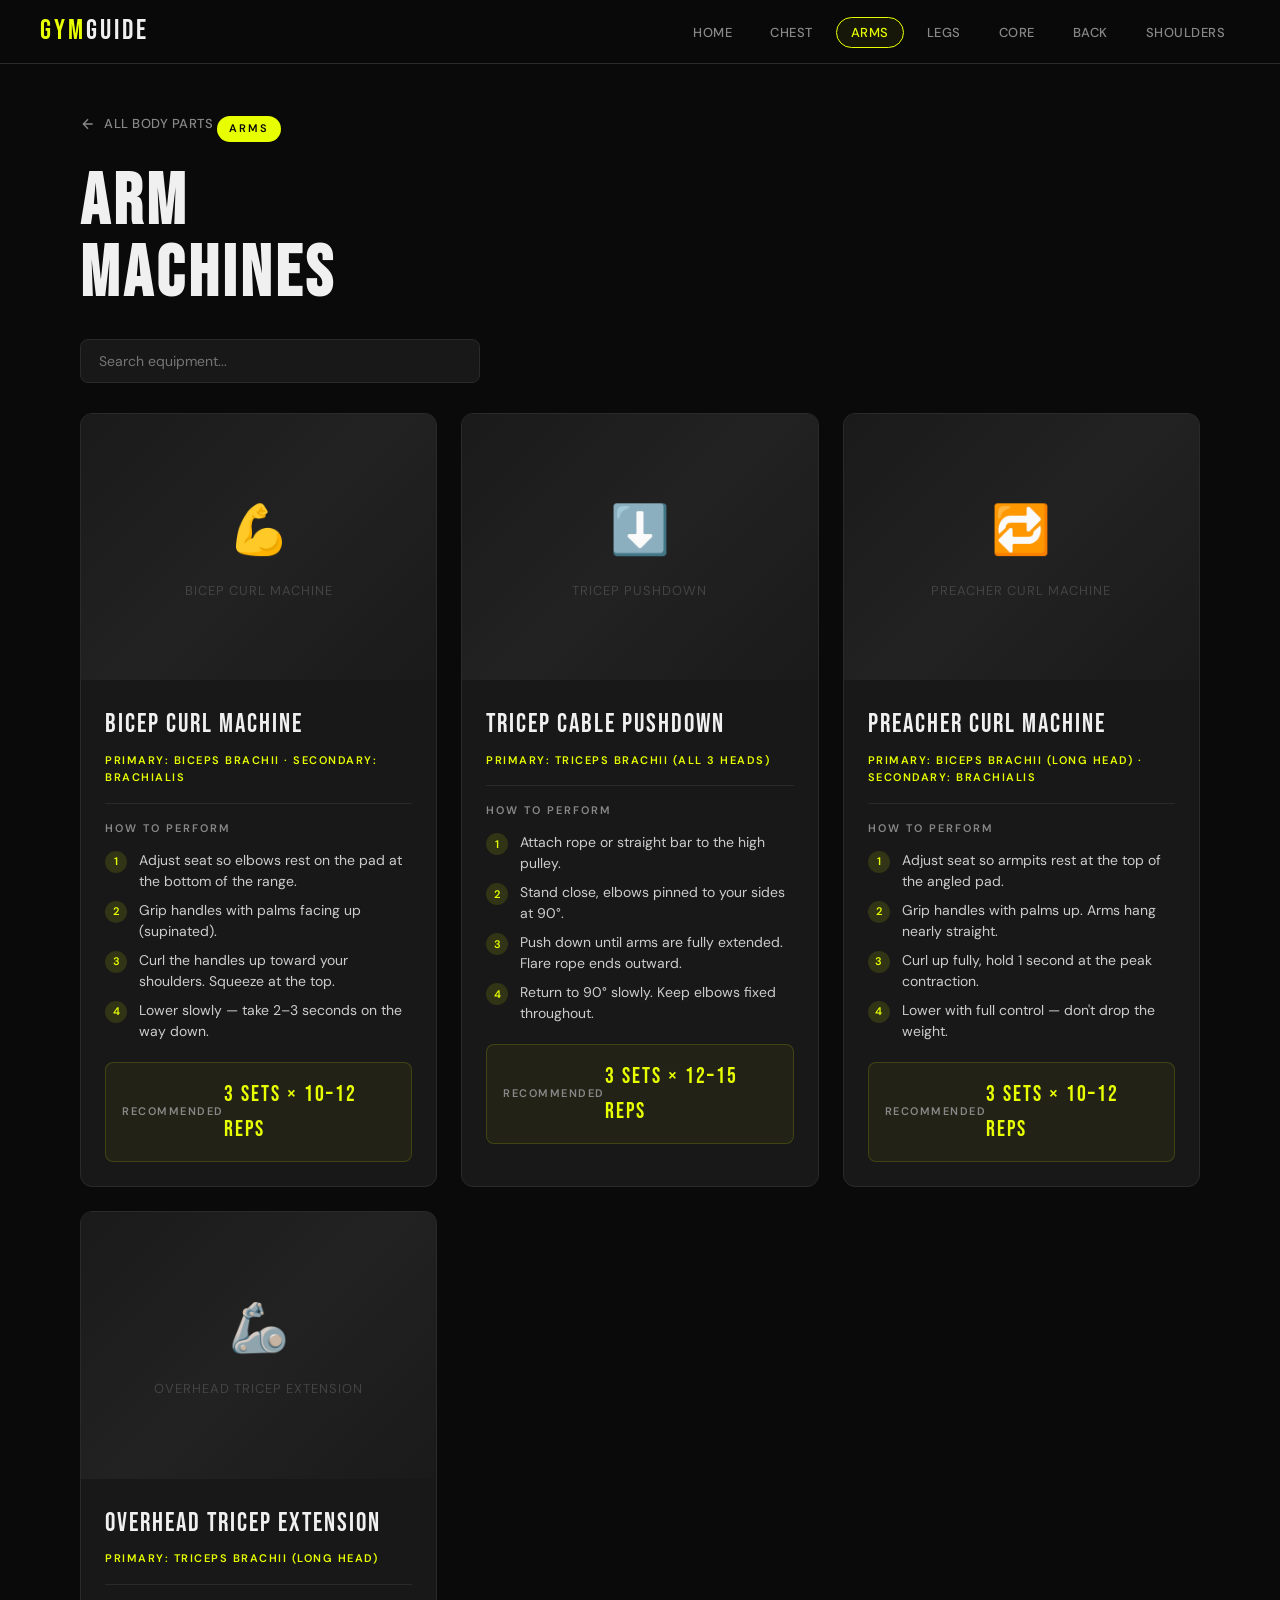
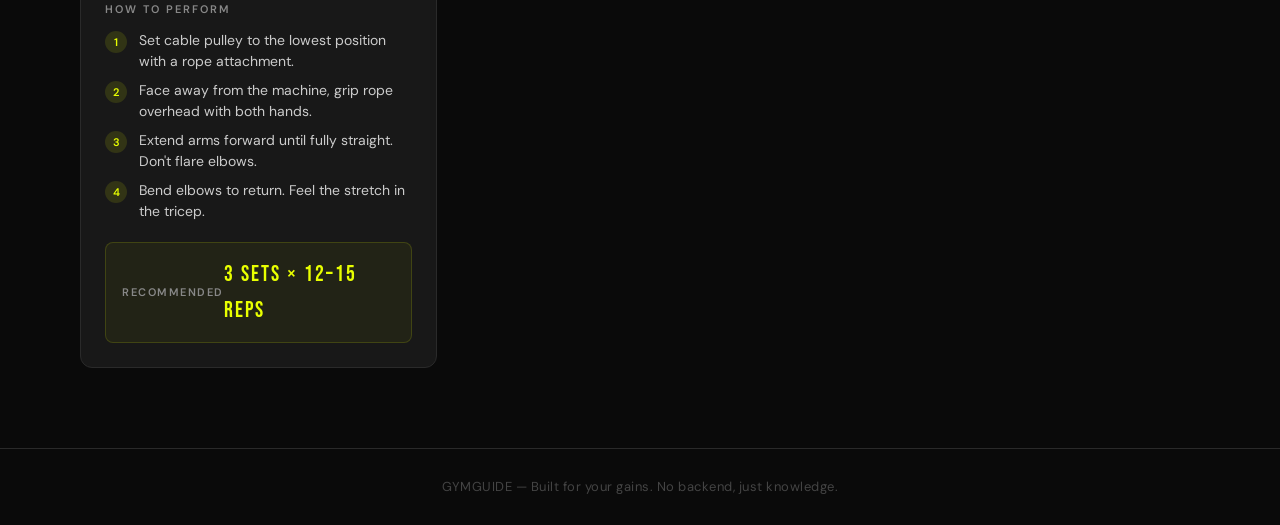
==== pages/arms.html @ eeb55a71 "initial commit" ====
<!DOCTYPE html>
<html lang="en">
<head>
  <meta charset="UTF-8" />
  <meta name="viewport" content="width=device-width, initial-scale=1.0" />
  <title>GymGuide — Arms</title>
  <link rel="stylesheet" href="../css/style.css" />
</head>
<body>

  <nav>
    <a href="../index.html" class="nav-logo">GYM<span>GUIDE</span></a>
    <ul class="nav-links">
      <li><a href="../index.html">Home</a></li>
      <li><a href="chest.html">Chest</a></li>
      <li><a href="arms.html">Arms</a></li>
      <li><a href="legs.html">Legs</a></li>
      <li><a href="core.html">Core</a></li>
      <li><a href="back.html">Back</a></li>
      <li><a href="shoulders.html">Shoulders</a></li>
    </ul>
  </nav>

  <div class="equipment-header">
    <a href="../index.html" class="back-btn">
      <svg width="16" height="16" fill="none" stroke="currentColor" stroke-width="2" viewBox="0 0 24 24">
        <path d="M19 12H5M12 5l-7 7 7 7"/>
      </svg>
      All Body Parts
    </a>
    <div class="section-tag">Arms</div>
    <h1 class="section-title">ARM<br>MACHINES</h1>
    <div style="margin-top: 28px; max-width: 400px;">
      <input id="equipment-search" type="text" placeholder="Search equipment..."
        style="width:100%;padding:12px 18px;background:#181818;border:1px solid #2a2a2a;
               border-radius:8px;color:#f0f0f0;font-size:14px;font-family:inherit;outline:none;transition:border-color 0.2s;"
        onfocus="this.style.borderColor='rgba(232,255,0,0.4)'" onblur="this.style.borderColor='#2a2a2a'"/>
    </div>
  </div>

  <main class="equipment-grid">

    <div class="equipment-card">
      <div class="eq-image-placeholder">💪 <span>Bicep Curl Machine</span></div>
      <div class="eq-body">
        <div class="eq-name">Bicep Curl Machine</div>
        <div class="eq-target">Primary: Biceps Brachii · Secondary: Brachialis</div>
        <div class="eq-divider"></div>
        <div class="eq-steps-label">How to perform</div>
        <ul class="eq-steps">
          <li><span class="step-num">1</span>Adjust seat so elbows rest on the pad at the bottom of the range.</li>
          <li><span class="step-num">2</span>Grip handles with palms facing up (supinated).</li>
          <li><span class="step-num">3</span>Curl the handles up toward your shoulders. Squeeze at the top.</li>
          <li><span class="step-num">4</span>Lower slowly — take 2–3 seconds on the way down.</li>
        </ul>
        <div class="eq-reps">
          <span class="rep-label">Recommended</span>
          <span class="rep-value">3 Sets × 10–12 Reps</span>
        </div>
      </div>
    </div>

    <div class="equipment-card">
      <div class="eq-image-placeholder">⬇️ <span>Tricep Pushdown</span></div>
      <div class="eq-body">
        <div class="eq-name">Tricep Cable Pushdown</div>
        <div class="eq-target">Primary: Triceps Brachii (all 3 heads)</div>
        <div class="eq-divider"></div>
        <div class="eq-steps-label">How to perform</div>
        <ul class="eq-steps">
          <li><span class="step-num">1</span>Attach rope or straight bar to the high pulley.</li>
          <li><span class="step-num">2</span>Stand close, elbows pinned to your sides at 90°.</li>
          <li><span class="step-num">3</span>Push down until arms are fully extended. Flare rope ends outward.</li>
          <li><span class="step-num">4</span>Return to 90° slowly. Keep elbows fixed throughout.</li>
        </ul>
        <div class="eq-reps">
          <span class="rep-label">Recommended</span>
          <span class="rep-value">3 Sets × 12–15 Reps</span>
        </div>
      </div>
    </div>

    <div class="equipment-card">
      <div class="eq-image-placeholder">🔁 <span>Preacher Curl Machine</span></div>
      <div class="eq-body">
        <div class="eq-name">Preacher Curl Machine</div>
        <div class="eq-target">Primary: Biceps Brachii (long head) · Secondary: Brachialis</div>
        <div class="eq-divider"></div>
        <div class="eq-steps-label">How to perform</div>
        <ul class="eq-steps">
          <li><span class="step-num">1</span>Adjust seat so armpits rest at the top of the angled pad.</li>
          <li><span class="step-num">2</span>Grip handles with palms up. Arms hang nearly straight.</li>
          <li><span class="step-num">3</span>Curl up fully, hold 1 second at the peak contraction.</li>
          <li><span class="step-num">4</span>Lower with full control — don't drop the weight.</li>
        </ul>
        <div class="eq-reps">
          <span class="rep-label">Recommended</span>
          <span class="rep-value">3 Sets × 10–12 Reps</span>
        </div>
      </div>
    </div>

    <div class="equipment-card">
      <div class="eq-image-placeholder">🦾 <span>Overhead Tricep Extension</span></div>
      <div class="eq-body">
        <div class="eq-name">Overhead Tricep Extension</div>
        <div class="eq-target">Primary: Triceps Brachii (long head)</div>
        <div class="eq-divider"></div>
        <div class="eq-steps-label">How to perform</div>
        <ul class="eq-steps">
          <li><span class="step-num">1</span>Set cable pulley to the lowest position with a rope attachment.</li>
          <li><span class="step-num">2</span>Face away from the machine, grip rope overhead with both hands.</li>
          <li><span class="step-num">3</span>Extend arms forward until fully straight. Don't flare elbows.</li>
          <li><span class="step-num">4</span>Bend elbows to return. Feel the stretch in the tricep.</li>
        </ul>
        <div class="eq-reps">
          <span class="rep-label">Recommended</span>
          <span class="rep-value">3 Sets × 12–15 Reps</span>
        </div>
      </div>
    </div>

  </main>

  <footer>
    <p>GYMGUIDE &mdash; Built for your gains. No backend, just knowledge.</p>
  </footer>

  <script src="../js/navigation.js"></script>
  <script src="../js/filter.js"></script>
</body>
</html>
---- css/style.css ----
@import url('https://fonts.googleapis.com/css2?family=Bebas+Neue&family=DM+Sans:wght@300;400;500;600&display=swap');

:root {
  --black: #0a0a0a;
  --dark: #111111;
  --card-bg: #181818;
  --accent: #e8ff00;
  --accent2: #ff4d1c;
  --text: #f0f0f0;
  --muted: #888;
  --border: #2a2a2a;
  --radius: 12px;
  --transition: 0.25s ease;
}

*, *::before, *::after { box-sizing: border-box; margin: 0; padding: 0; }

html { scroll-behavior: smooth; }

body {
  background: var(--black);
  color: var(--text);
  font-family: 'DM Sans', sans-serif;
  font-size: 16px;
  line-height: 1.6;
  min-height: 100vh;
}

/* ── NAVBAR ── */
nav {
  position: sticky;
  top: 0;
  z-index: 100;
  background: rgba(10,10,10,0.92);
  backdrop-filter: blur(12px);
  border-bottom: 1px solid var(--border);
  padding: 0 40px;
  height: 64px;
  display: flex;
  align-items: center;
  justify-content: space-between;
}

.nav-logo {
  font-family: 'Bebas Neue', sans-serif;
  font-size: 28px;
  letter-spacing: 3px;
  color: var(--accent);
  text-decoration: none;
}

.nav-logo span { color: var(--text); }

.nav-links {
  display: flex;
  gap: 8px;
  list-style: none;
}

.nav-links a {
  color: var(--muted);
  text-decoration: none;
  font-size: 13px;
  font-weight: 500;
  letter-spacing: 0.5px;
  padding: 6px 14px;
  border-radius: 20px;
  border: 1px solid transparent;
  transition: all var(--transition);
  text-transform: uppercase;
}

.nav-links a:hover,
.nav-links a.active {
  color: var(--accent);
  border-color: var(--accent);
  background: rgba(232,255,0,0.06);
}

/* ── HERO / PAGE HEADER ── */
.page-hero {
  padding: 80px 40px 60px;
  text-align: center;
  position: relative;
  overflow: hidden;
}

.page-hero::before {
  content: '';
  position: absolute;
  inset: 0;
  background: radial-gradient(ellipse 60% 50% at 50% 0%, rgba(232,255,0,0.08) 0%, transparent 70%);
  pointer-events: none;
}

.page-hero h1 {
  font-family: 'Bebas Neue', sans-serif;
  font-size: clamp(56px, 10vw, 100px);
  letter-spacing: 6px;
  line-height: 1;
  color: var(--text);
}

.page-hero h1 span { color: var(--accent); }

.page-hero p {
  margin-top: 16px;
  color: var(--muted);
  font-size: 15px;
  letter-spacing: 0.5px;
  max-width: 500px;
  margin-inline: auto;
}

/* ── BODY PART GRID (Home) ── */
.bodypart-grid {
  display: grid;
  grid-template-columns: repeat(auto-fit, minmax(280px, 1fr));
  gap: 20px;
  padding: 0 40px 80px;
  max-width: 1200px;
  margin: 0 auto;
}

.bodypart-card {
  background: var(--card-bg);
  border: 1px solid var(--border);
  border-radius: var(--radius);
  padding: 36px 28px;
  cursor: pointer;
  text-decoration: none;
  color: var(--text);
  display: flex;
  flex-direction: column;
  gap: 12px;
  position: relative;
  overflow: hidden;
  transition: all var(--transition);
}

.bodypart-card::before {
  content: '';
  position: absolute;
  top: 0; left: 0; right: 0;
  height: 3px;
  background: var(--accent);
  transform: scaleX(0);
  transform-origin: left;
  transition: transform var(--transition);
}

.bodypart-card:hover {
  border-color: rgba(232,255,0,0.3);
  transform: translateY(-4px);
  box-shadow: 0 20px 40px rgba(0,0,0,0.4), 0 0 0 1px rgba(232,255,0,0.1);
}

.bodypart-card:hover::before { transform: scaleX(1); }

.bodypart-card .card-icon {
  font-size: 44px;
  line-height: 1;
}

.bodypart-card .card-label {
  font-family: 'Bebas Neue', sans-serif;
  font-size: 32px;
  letter-spacing: 3px;
  color: var(--text);
}

.bodypart-card .card-desc {
  font-size: 13px;
  color: var(--muted);
  line-height: 1.5;
}

.bodypart-card .card-count {
  margin-top: auto;
  font-size: 12px;
  font-weight: 600;
  color: var(--accent);
  letter-spacing: 1px;
  text-transform: uppercase;
}

.bodypart-card .card-arrow {
  position: absolute;
  top: 28px; right: 28px;
  font-size: 20px;
  color: var(--border);
  transition: all var(--transition);
}

.bodypart-card:hover .card-arrow {
  color: var(--accent);
  transform: translate(4px, -4px);
}

/* ── EQUIPMENT PAGE ── */
.equipment-header {
  padding: 50px 40px 30px;
  max-width: 1200px;
  margin: 0 auto;
}

.back-btn {
  display: inline-flex;
  align-items: center;
  gap: 8px;
  color: var(--muted);
  text-decoration: none;
  font-size: 13px;
  font-weight: 500;
  letter-spacing: 0.5px;
  text-transform: uppercase;
  transition: color var(--transition);
  margin-bottom: 32px;
}

.back-btn:hover { color: var(--accent); }
.back-btn svg { transition: transform var(--transition); }
.back-btn:hover svg { transform: translateX(-4px); }

.section-tag {
  display: inline-block;
  background: var(--accent);
  color: var(--black);
  font-size: 11px;
  font-weight: 600;
  letter-spacing: 2px;
  text-transform: uppercase;
  padding: 4px 12px;
  border-radius: 20px;
  margin-bottom: 16px;
}

.section-title {
  font-family: 'Bebas Neue', sans-serif;
  font-size: clamp(40px, 7vw, 72px);
  letter-spacing: 4px;
  line-height: 1;
}

/* ── EQUIPMENT CARDS GRID ── */
.equipment-grid {
  display: grid;
  grid-template-columns: repeat(auto-fit, minmax(340px, 1fr));
  gap: 24px;
  padding: 0 40px 80px;
  max-width: 1200px;
  margin: 0 auto;
}

.equipment-card {
  background: var(--card-bg);
  border: 1px solid var(--border);
  border-radius: var(--radius);
  overflow: hidden;
  transition: all var(--transition);
}

.equipment-card:hover {
  border-color: rgba(232,255,0,0.25);
  transform: translateY(-3px);
  box-shadow: 0 16px 40px rgba(0,0,0,0.5);
}

.eq-image {
  width: 100%;
  aspect-ratio: 4/3;
  object-fit: cover;
  display: block;
  background: #222;
}

/* Placeholder when no image */
.eq-image-placeholder {
  width: 100%;
  aspect-ratio: 4/3;
  background: linear-gradient(135deg, #1a1a1a 0%, #222 50%, #1a1a1a 100%);
  display: flex;
  flex-direction: column;
  align-items: center;
  justify-content: center;
  gap: 12px;
  color: #333;
  font-size: 48px;
}

.eq-image-placeholder span {
  font-size: 13px;
  letter-spacing: 1px;
  text-transform: uppercase;
  color: #444;
  font-family: 'DM Sans', sans-serif;
}

.eq-body { padding: 24px; }

.eq-name {
  font-family: 'Bebas Neue', sans-serif;
  font-size: 26px;
  letter-spacing: 2px;
  margin-bottom: 6px;
}

.eq-target {
  font-size: 11px;
  color: var(--accent);
  text-transform: uppercase;
  letter-spacing: 1.5px;
  font-weight: 600;
  margin-bottom: 16px;
}

.eq-divider {
  height: 1px;
  background: var(--border);
  margin-bottom: 16px;
}

.eq-steps-label {
  font-size: 11px;
  text-transform: uppercase;
  letter-spacing: 2px;
  color: var(--muted);
  margin-bottom: 12px;
  font-weight: 600;
}

.eq-steps {
  list-style: none;
  display: flex;
  flex-direction: column;
  gap: 8px;
}

.eq-steps li {
  display: flex;
  gap: 12px;
  font-size: 14px;
  color: #ccc;
  line-height: 1.5;
}

.eq-steps li .step-num {
  flex-shrink: 0;
  width: 22px;
  height: 22px;
  background: rgba(232,255,0,0.12);
  color: var(--accent);
  border-radius: 50%;
  font-size: 11px;
  font-weight: 600;
  display: flex;
  align-items: center;
  justify-content: center;
  margin-top: 1px;
}

.eq-reps {
  margin-top: 20px;
  padding: 14px 16px;
  background: rgba(232,255,0,0.05);
  border: 1px solid rgba(232,255,0,0.15);
  border-radius: 8px;
  display: flex;
  align-items: center;
  justify-content: space-between;
}

.eq-reps .rep-label {
  font-size: 11px;
  text-transform: uppercase;
  letter-spacing: 1.5px;
  color: var(--muted);
  font-weight: 600;
}

.eq-reps .rep-value {
  font-family: 'Bebas Neue', sans-serif;
  font-size: 22px;
  letter-spacing: 2px;
  color: var(--accent);
}

/* ── FOOTER ── */
footer {
  border-top: 1px solid var(--border);
  padding: 28px 40px;
  text-align: center;
  font-size: 13px;
  color: #444;
  letter-spacing: 0.5px;
}

/* ── RESPONSIVE ── */
@media (max-width: 768px) {
  nav { padding: 0 20px; }
  .nav-links { display: none; }
  .page-hero { padding: 50px 20px 40px; }
  .bodypart-grid { padding: 0 20px 60px; grid-template-columns: 1fr 1fr; }
  .equipment-grid { padding: 0 20px 60px; grid-template-columns: 1fr; }
  .equipment-header { padding: 30px 20px 20px; }
}

@media (max-width: 480px) {
  .bodypart-grid { grid-template-columns: 1fr; }
}

/* ── ANIMATIONS ── */
@keyframes fadeUp {
  from { opacity: 0; transform: translateY(24px); }
  to   { opacity: 1; transform: translateY(0); }
}

.fade-up {
  opacity: 0;
  animation: fadeUp 0.5s ease forwards;
}

.fade-up:nth-child(1) { animation-delay: 0.05s; }
.fade-up:nth-child(2) { animation-delay: 0.10s; }
.fade-up:nth-child(3) { animation-delay: 0.15s; }
.fade-up:nth-child(4) { animation-delay: 0.20s; }
.fade-up:nth-child(5) { animation-delay: 0.25s; }
.fade-up:nth-child(6) { animation-delay: 0.30s; }
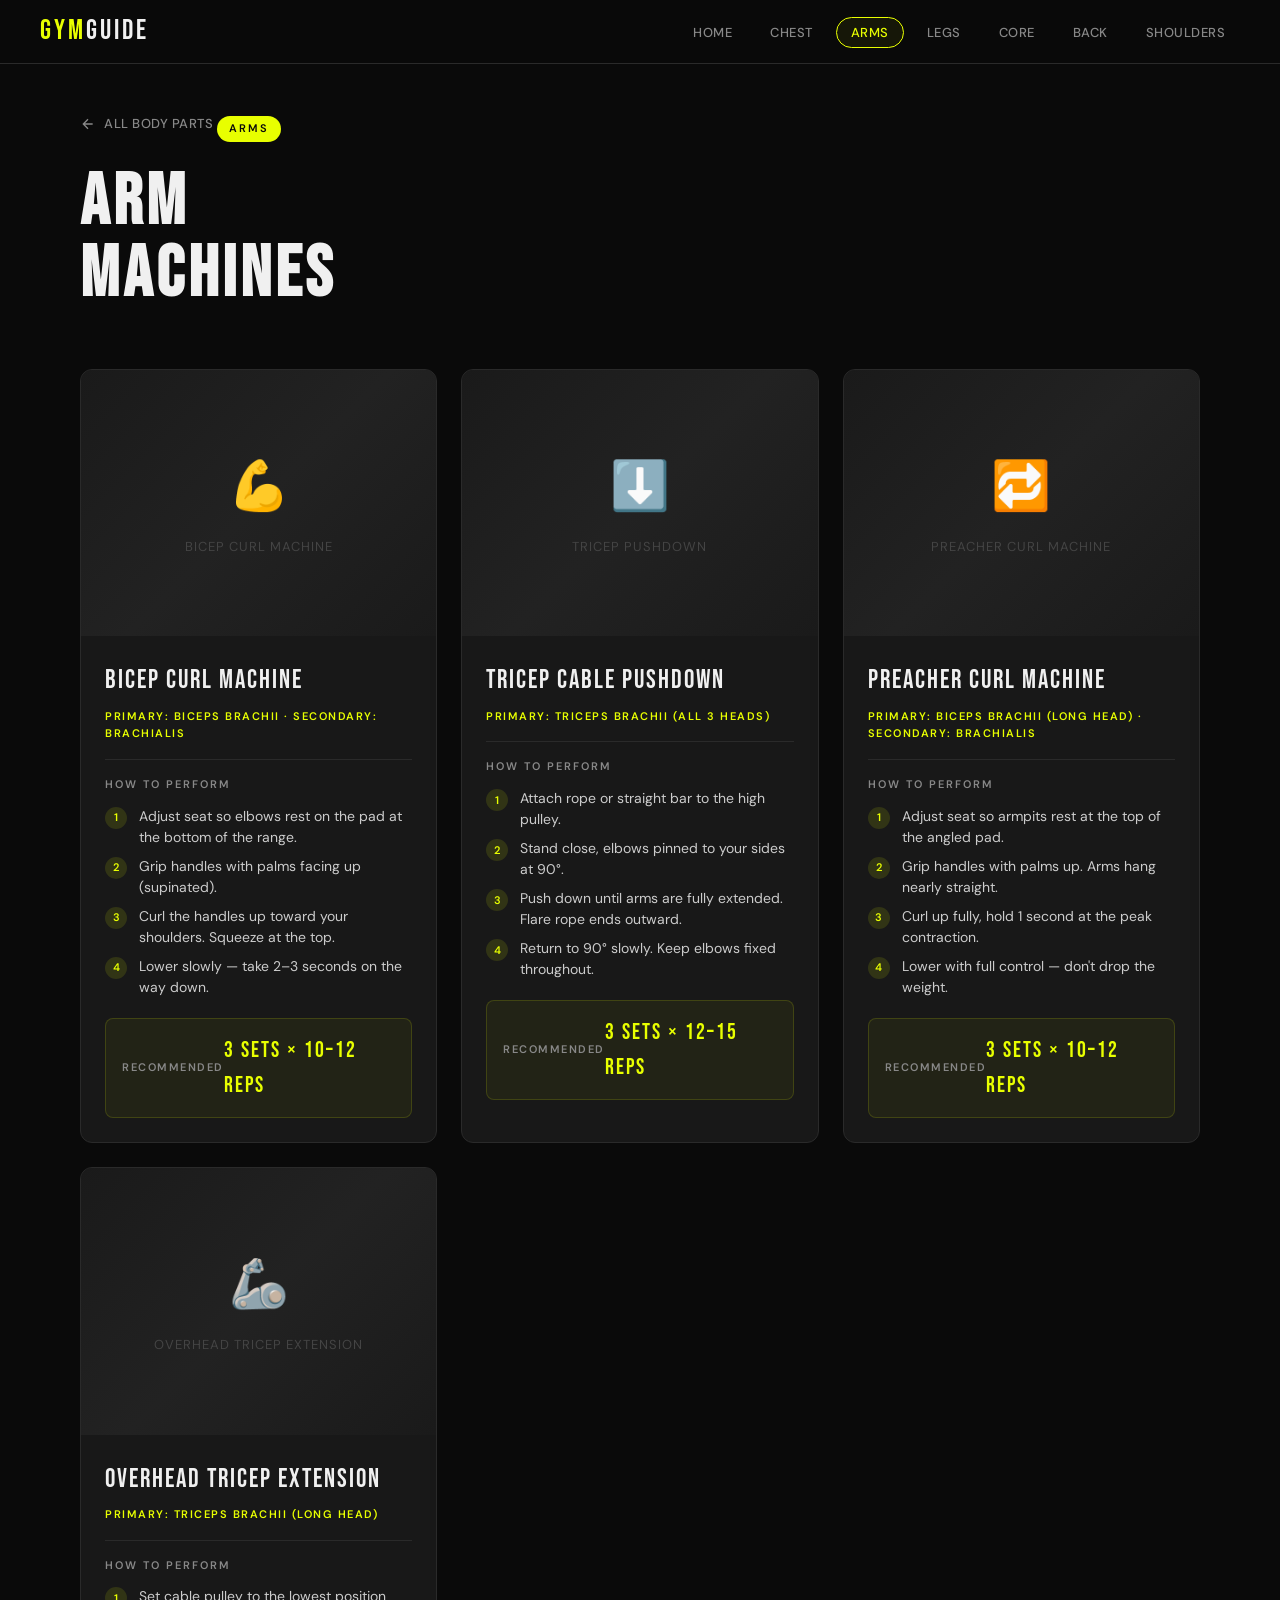
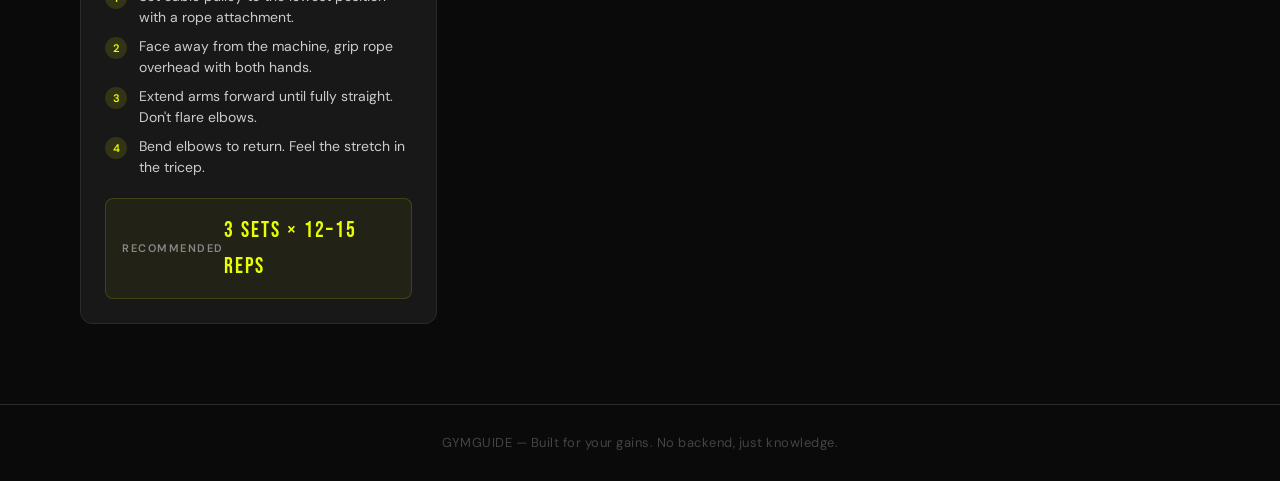
==== commit 1a2826df: "Added cardio page and updated workout pages" ====
--- a/pages/arms.html
+++ b/pages/arms.html
@@ -31,10 +31,6 @@
     <div class="section-tag">Arms</div>
     <h1 class="section-title">ARM<br>MACHINES</h1>
     <div style="margin-top: 28px; max-width: 400px;">
-      <input id="equipment-search" type="text" placeholder="Search equipment..."
-        style="width:100%;padding:12px 18px;background:#181818;border:1px solid #2a2a2a;
-               border-radius:8px;color:#f0f0f0;font-size:14px;font-family:inherit;outline:none;transition:border-color 0.2s;"
-        onfocus="this.style.borderColor='rgba(232,255,0,0.4)'" onblur="this.style.borderColor='#2a2a2a'"/>
     </div>
   </div>
 
--- a/css/style.css
+++ b/css/style.css
@@ -268,7 +268,7 @@
 
 .eq-image {
   width: 100%;
-  aspect-ratio: 4/3;
+  aspect-ratio: 1/1;
   object-fit: cover;
   display: block;
   background: #222;
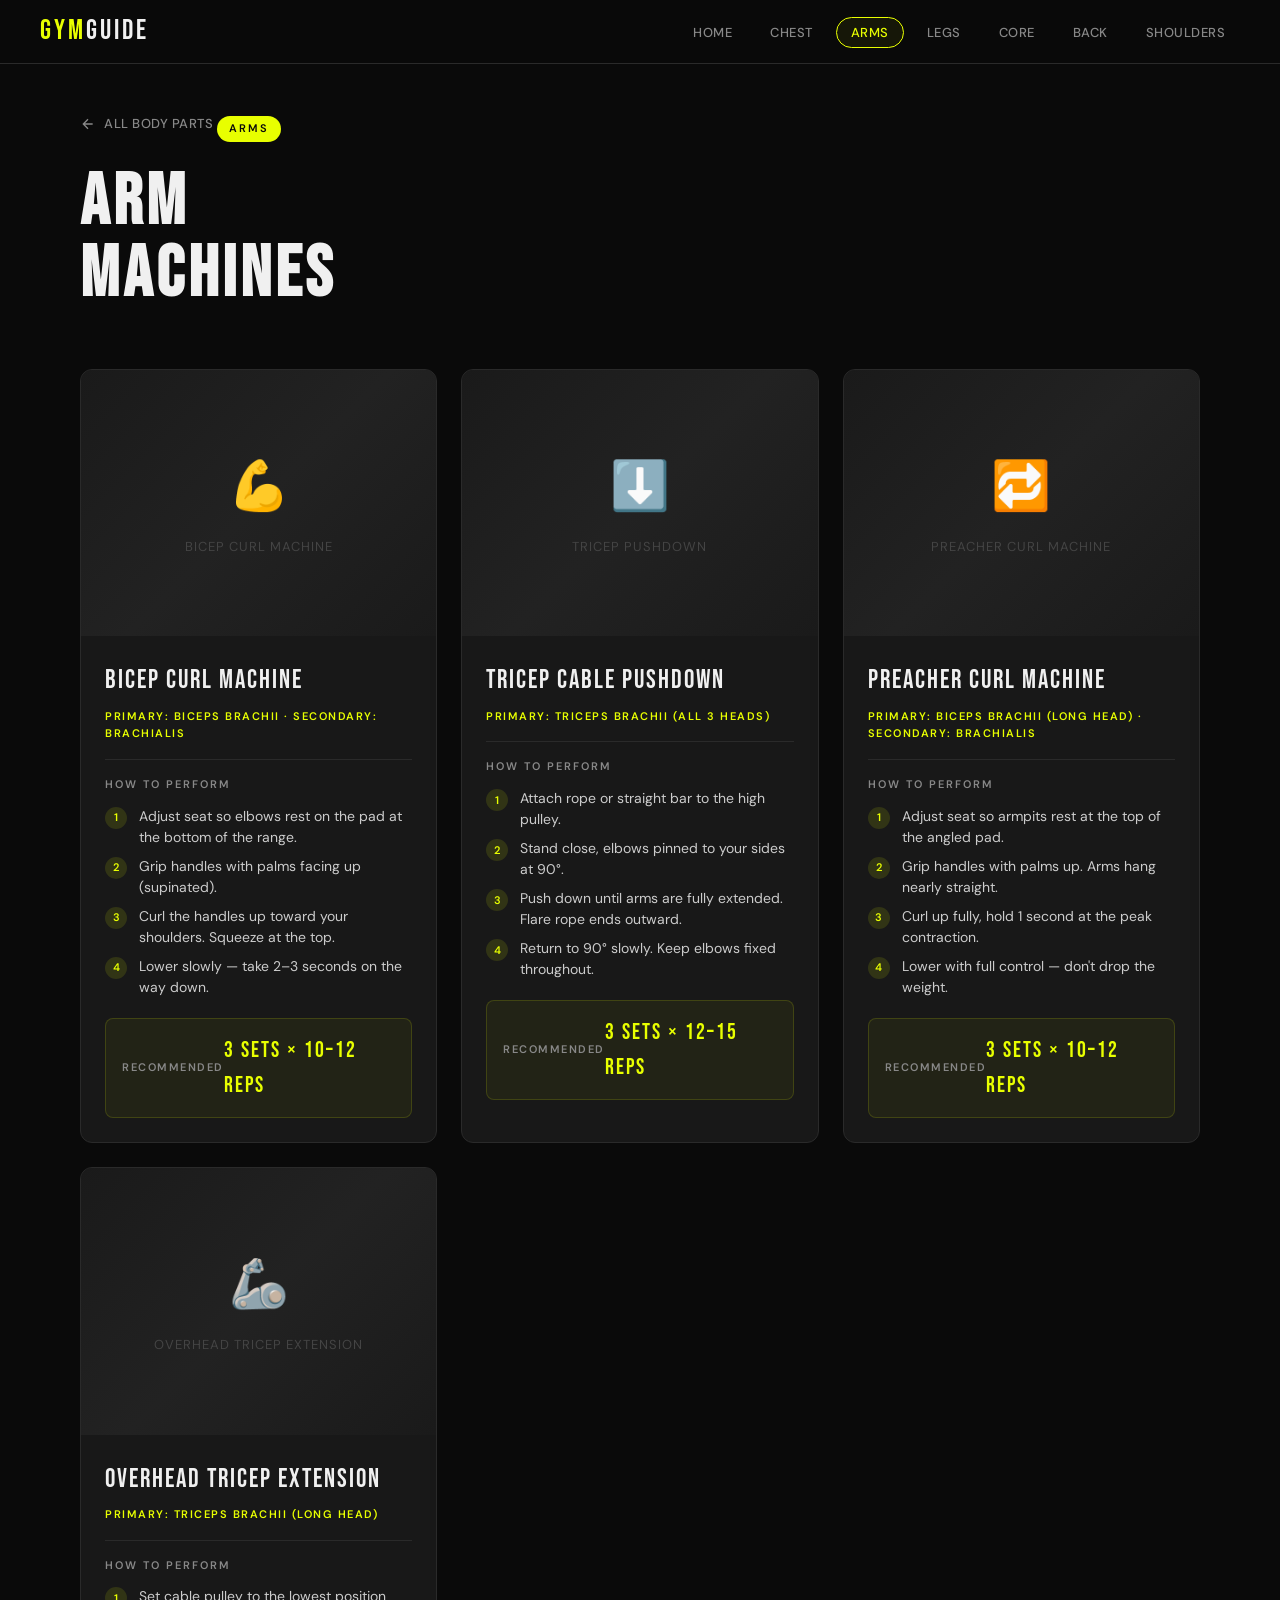
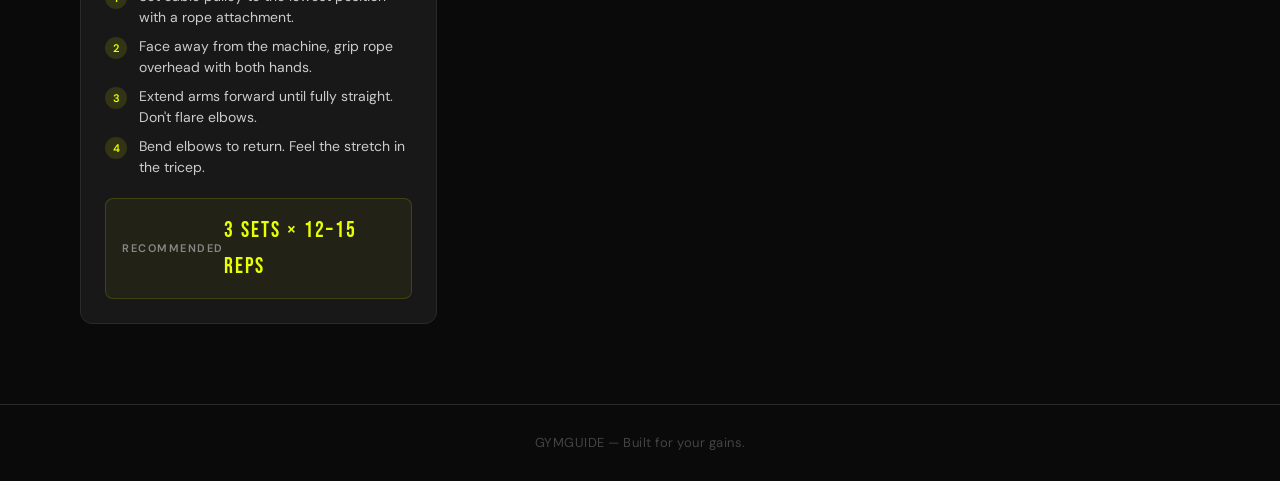
==== commit 9260c622: "added footer in every page" ====
--- a/pages/arms.html
+++ b/pages/arms.html
@@ -119,7 +119,7 @@
   </main>
 
   <footer>
-    <p>GYMGUIDE &mdash; Built for your gains. No backend, just knowledge.</p>
+    <p>GYMGUIDE &mdash; Built for your gains.</p>
   </footer>
 
   <script src="../js/navigation.js"></script>
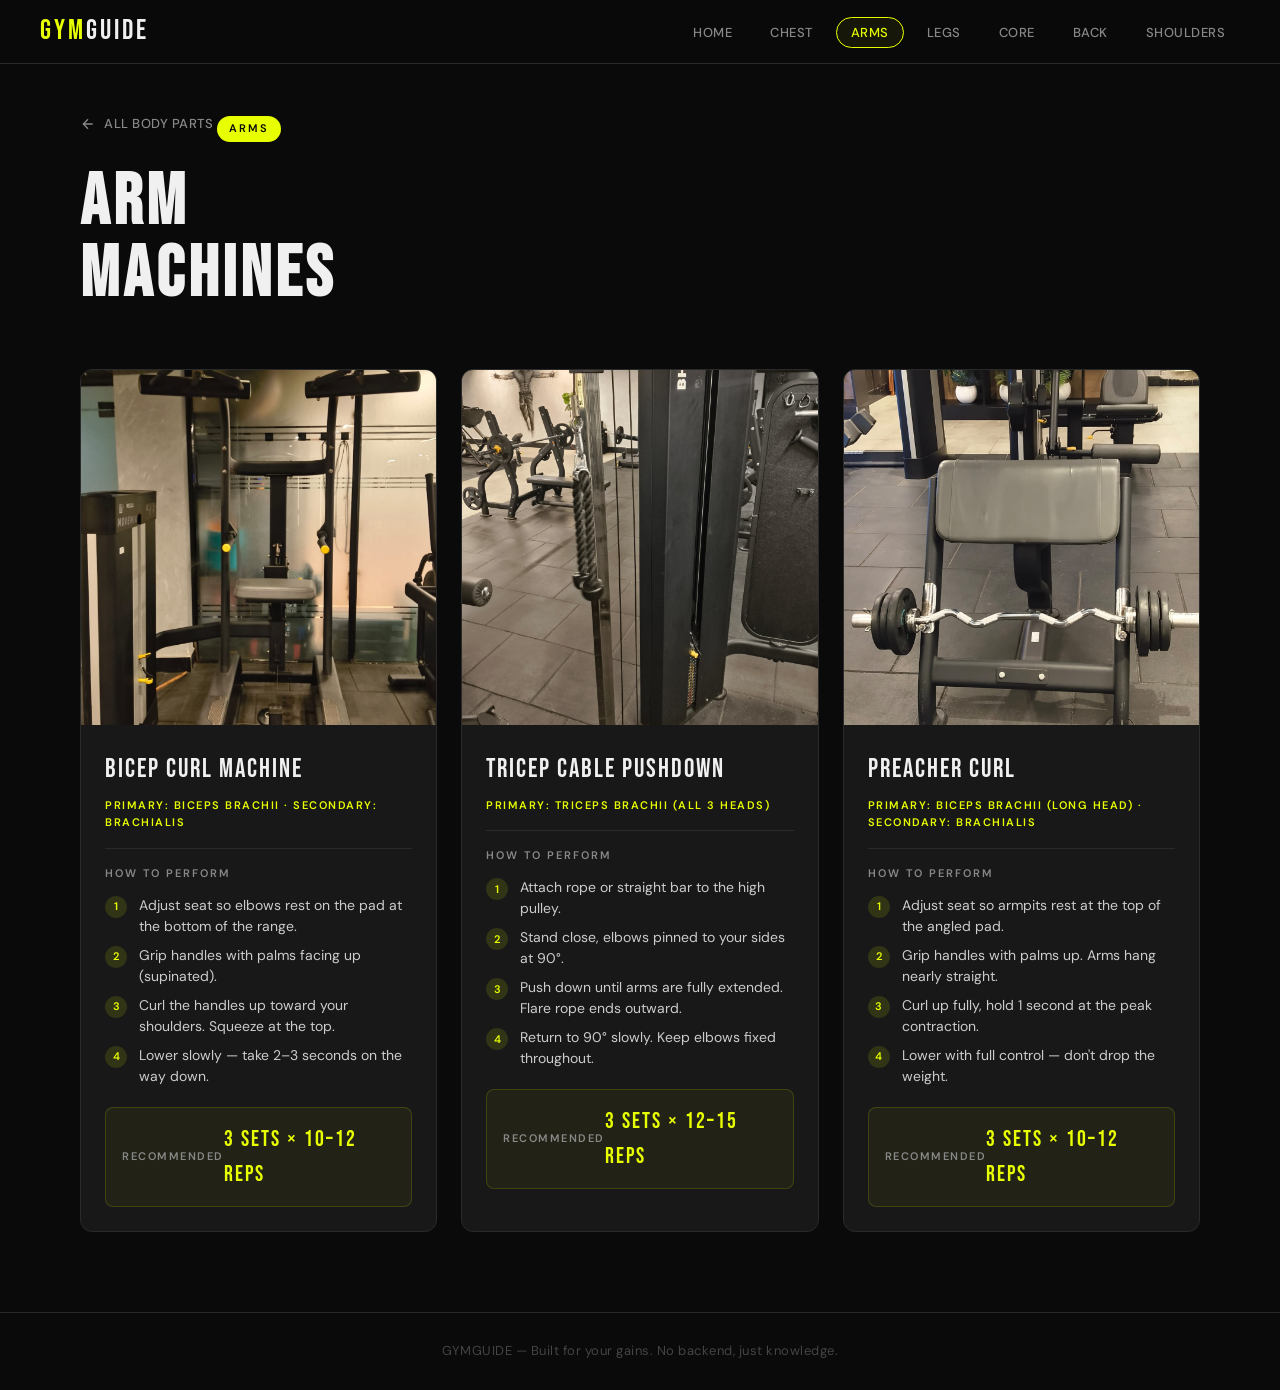
==== commit c283dc92: "Updated the chest and arms pages" ====
--- a/pages/arms.html
+++ b/pages/arms.html
@@ -37,7 +37,7 @@
   <main class="equipment-grid">
 
     <div class="equipment-card">
-      <div class="eq-image-placeholder">💪 <span>Bicep Curl Machine</span></div>
+      <img src="../images/assisted-pull-ups-and-dip-machine.jpeg" alt="Bicep Curl Machine" class="eq-image" />
       <div class="eq-body">
         <div class="eq-name">Bicep Curl Machine</div>
         <div class="eq-target">Primary: Biceps Brachii · Secondary: Brachialis</div>
@@ -57,7 +57,7 @@
     </div>
 
     <div class="equipment-card">
-      <div class="eq-image-placeholder">⬇️ <span>Tricep Pushdown</span></div>
+      <img src="../images/tricep-curls.jpeg" alt="Tricep Cable Pushdown" class="eq-image" />
       <div class="eq-body">
         <div class="eq-name">Tricep Cable Pushdown</div>
         <div class="eq-target">Primary: Triceps Brachii (all 3 heads)</div>
@@ -77,9 +77,9 @@
     </div>
 
     <div class="equipment-card">
-      <div class="eq-image-placeholder">🔁 <span>Preacher Curl Machine</span></div>
+      <img src="../images/some-machine-for-arms.jpeg" alt="Preacher Curl" class="eq-image" />
       <div class="eq-body">
-        <div class="eq-name">Preacher Curl Machine</div>
+        <div class="eq-name">Preacher Curl</div>
         <div class="eq-target">Primary: Biceps Brachii (long head) · Secondary: Brachialis</div>
         <div class="eq-divider"></div>
         <div class="eq-steps-label">How to perform</div>
@@ -96,33 +96,13 @@
       </div>
     </div>
 
-    <div class="equipment-card">
-      <div class="eq-image-placeholder">🦾 <span>Overhead Tricep Extension</span></div>
-      <div class="eq-body">
-        <div class="eq-name">Overhead Tricep Extension</div>
-        <div class="eq-target">Primary: Triceps Brachii (long head)</div>
-        <div class="eq-divider"></div>
-        <div class="eq-steps-label">How to perform</div>
-        <ul class="eq-steps">
-          <li><span class="step-num">1</span>Set cable pulley to the lowest position with a rope attachment.</li>
-          <li><span class="step-num">2</span>Face away from the machine, grip rope overhead with both hands.</li>
-          <li><span class="step-num">3</span>Extend arms forward until fully straight. Don't flare elbows.</li>
-          <li><span class="step-num">4</span>Bend elbows to return. Feel the stretch in the tricep.</li>
-        </ul>
-        <div class="eq-reps">
-          <span class="rep-label">Recommended</span>
-          <span class="rep-value">3 Sets × 12–15 Reps</span>
-        </div>
-      </div>
-    </div>
-
   </main>
 
   <footer>
-    <p>GYMGUIDE &mdash; Built for your gains.</p>
+    <p>GYMGUIDE &mdash; Built for your gains. No backend, just knowledge.</p>
   </footer>
 
   <script src="../js/navigation.js"></script>
   <script src="../js/filter.js"></script>
 </body>
-</html>
+</html>
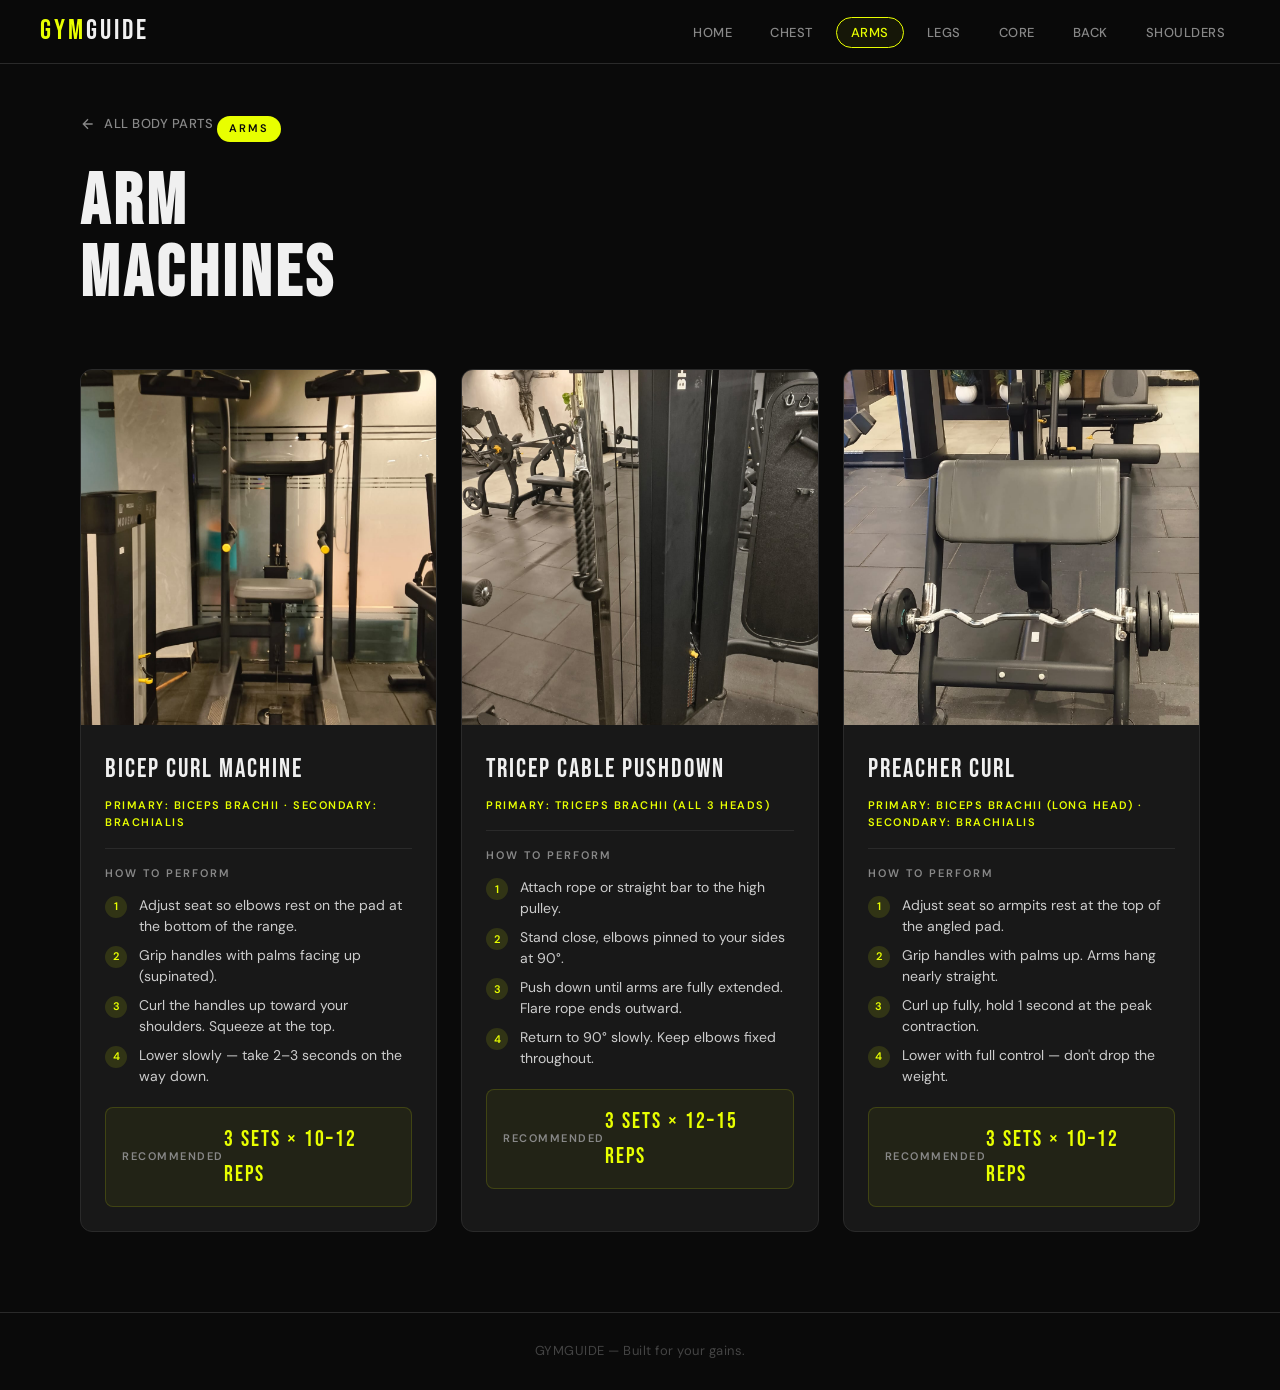
==== commit 131e74f1: "Merge pull request #1 from guneetgit/janhvi Updated the chest and arms pages" ====
--- a/pages/arms.html
+++ b/pages/arms.html
@@ -99,7 +99,7 @@
   </main>
 
   <footer>
-    <p>GYMGUIDE &mdash; Built for your gains. No backend, just knowledge.</p>
+    <p>GYMGUIDE &mdash; Built for your gains.</p>
   </footer>
 
   <script src="../js/navigation.js"></script>
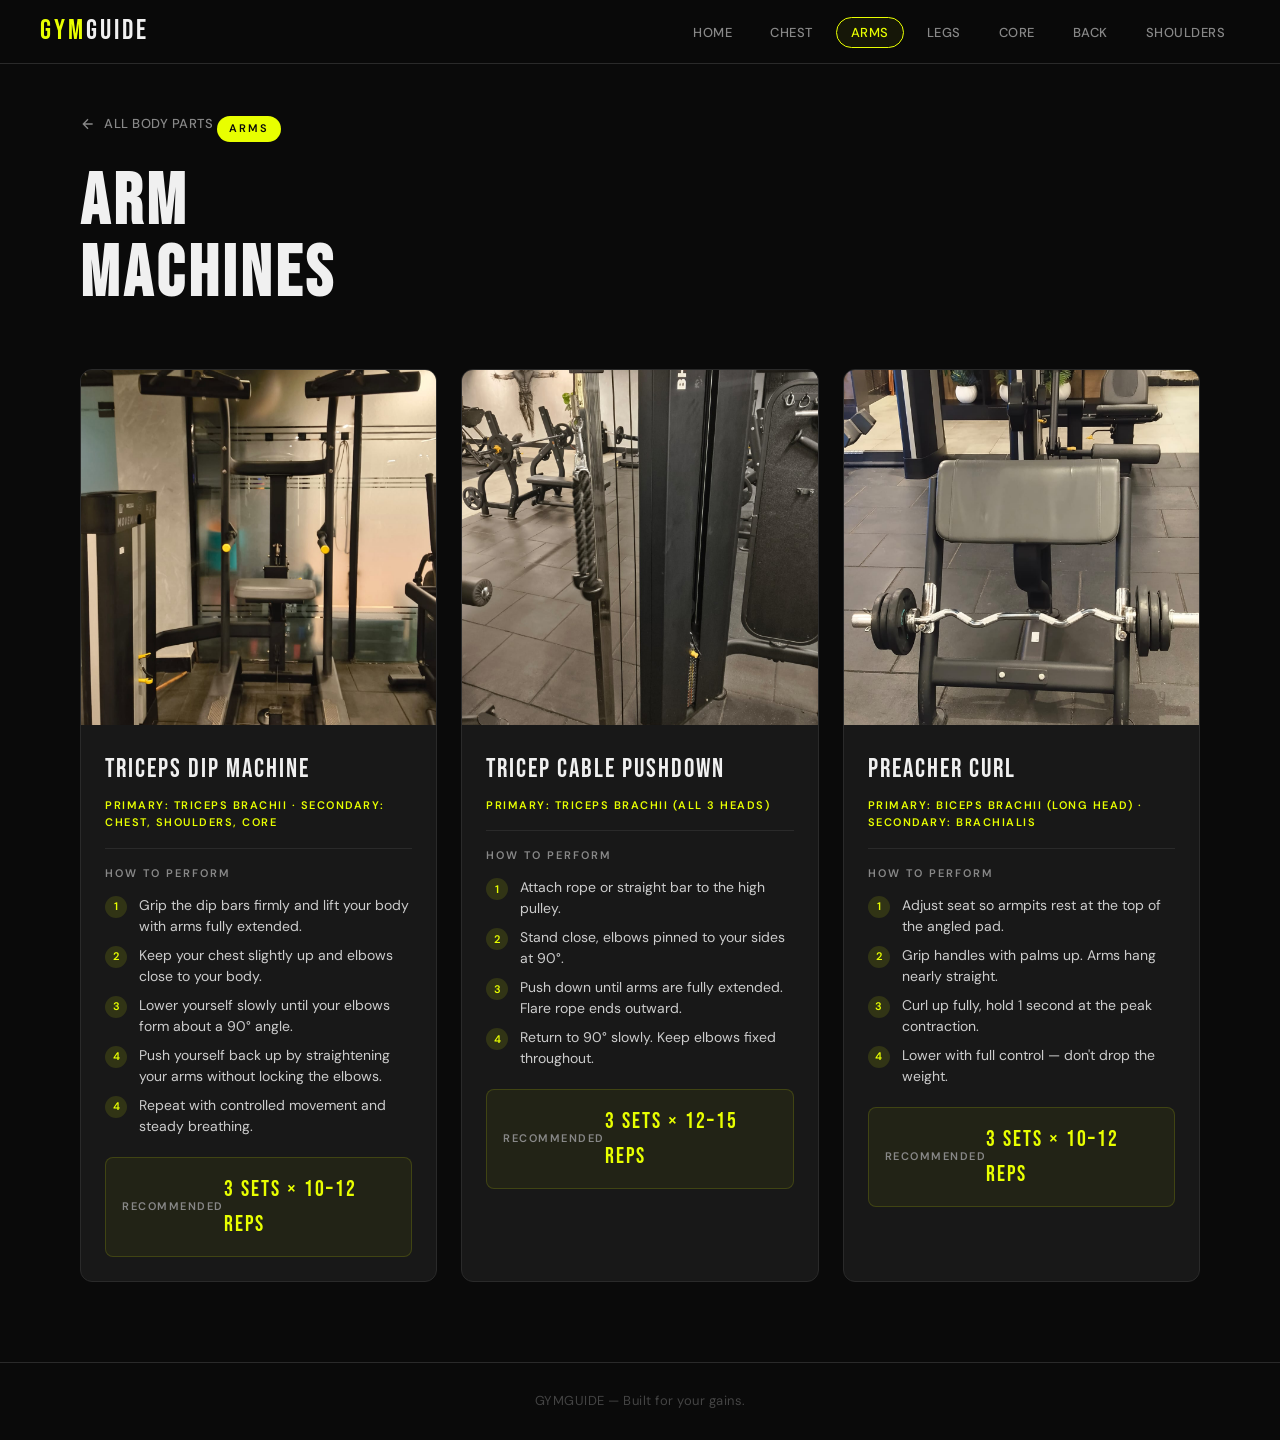
==== commit 4698d0b7: "changed photos" ====
--- a/pages/arms.html
+++ b/pages/arms.html
@@ -37,17 +37,19 @@
   <main class="equipment-grid">
 
     <div class="equipment-card">
-      <img src="../images/assisted-pull-ups-and-dip-machine.jpeg" alt="Bicep Curl Machine" class="eq-image" />
+      <img src="../images/assisted-pull-ups-and-dip-machine.jpeg" alt="Triceps Dip machine" class="eq-image" />
       <div class="eq-body">
-        <div class="eq-name">Bicep Curl Machine</div>
-        <div class="eq-target">Primary: Biceps Brachii · Secondary: Brachialis</div>
+        <div class="eq-name">Triceps Dip Machine</div>
+        <div class="eq-target">Primary: Triceps Brachii · Secondary: Chest, Shoulders, Core</div>
         <div class="eq-divider"></div>
         <div class="eq-steps-label">How to perform</div>
         <ul class="eq-steps">
-          <li><span class="step-num">1</span>Adjust seat so elbows rest on the pad at the bottom of the range.</li>
-          <li><span class="step-num">2</span>Grip handles with palms facing up (supinated).</li>
-          <li><span class="step-num">3</span>Curl the handles up toward your shoulders. Squeeze at the top.</li>
-          <li><span class="step-num">4</span>Lower slowly — take 2–3 seconds on the way down.</li>
+          <li><span class="step-num">1</span>Grip the dip bars firmly and lift your body with arms fully extended.</li>
+          <li><span class="step-num">2</span>Keep your chest slightly up and elbows close to your body.</li>
+          <li><span class="step-num">3</span>Lower yourself slowly until your elbows form about a 90° angle.</li>
+          <li><span class="step-num">4</span>Push yourself back up by straightening your arms without locking the elbows.</li>
+          <li><span class="step-num">4</span>Repeat with controlled movement and steady breathing.</li>
+          
         </ul>
         <div class="eq-reps">
           <span class="rep-label">Recommended</span>
